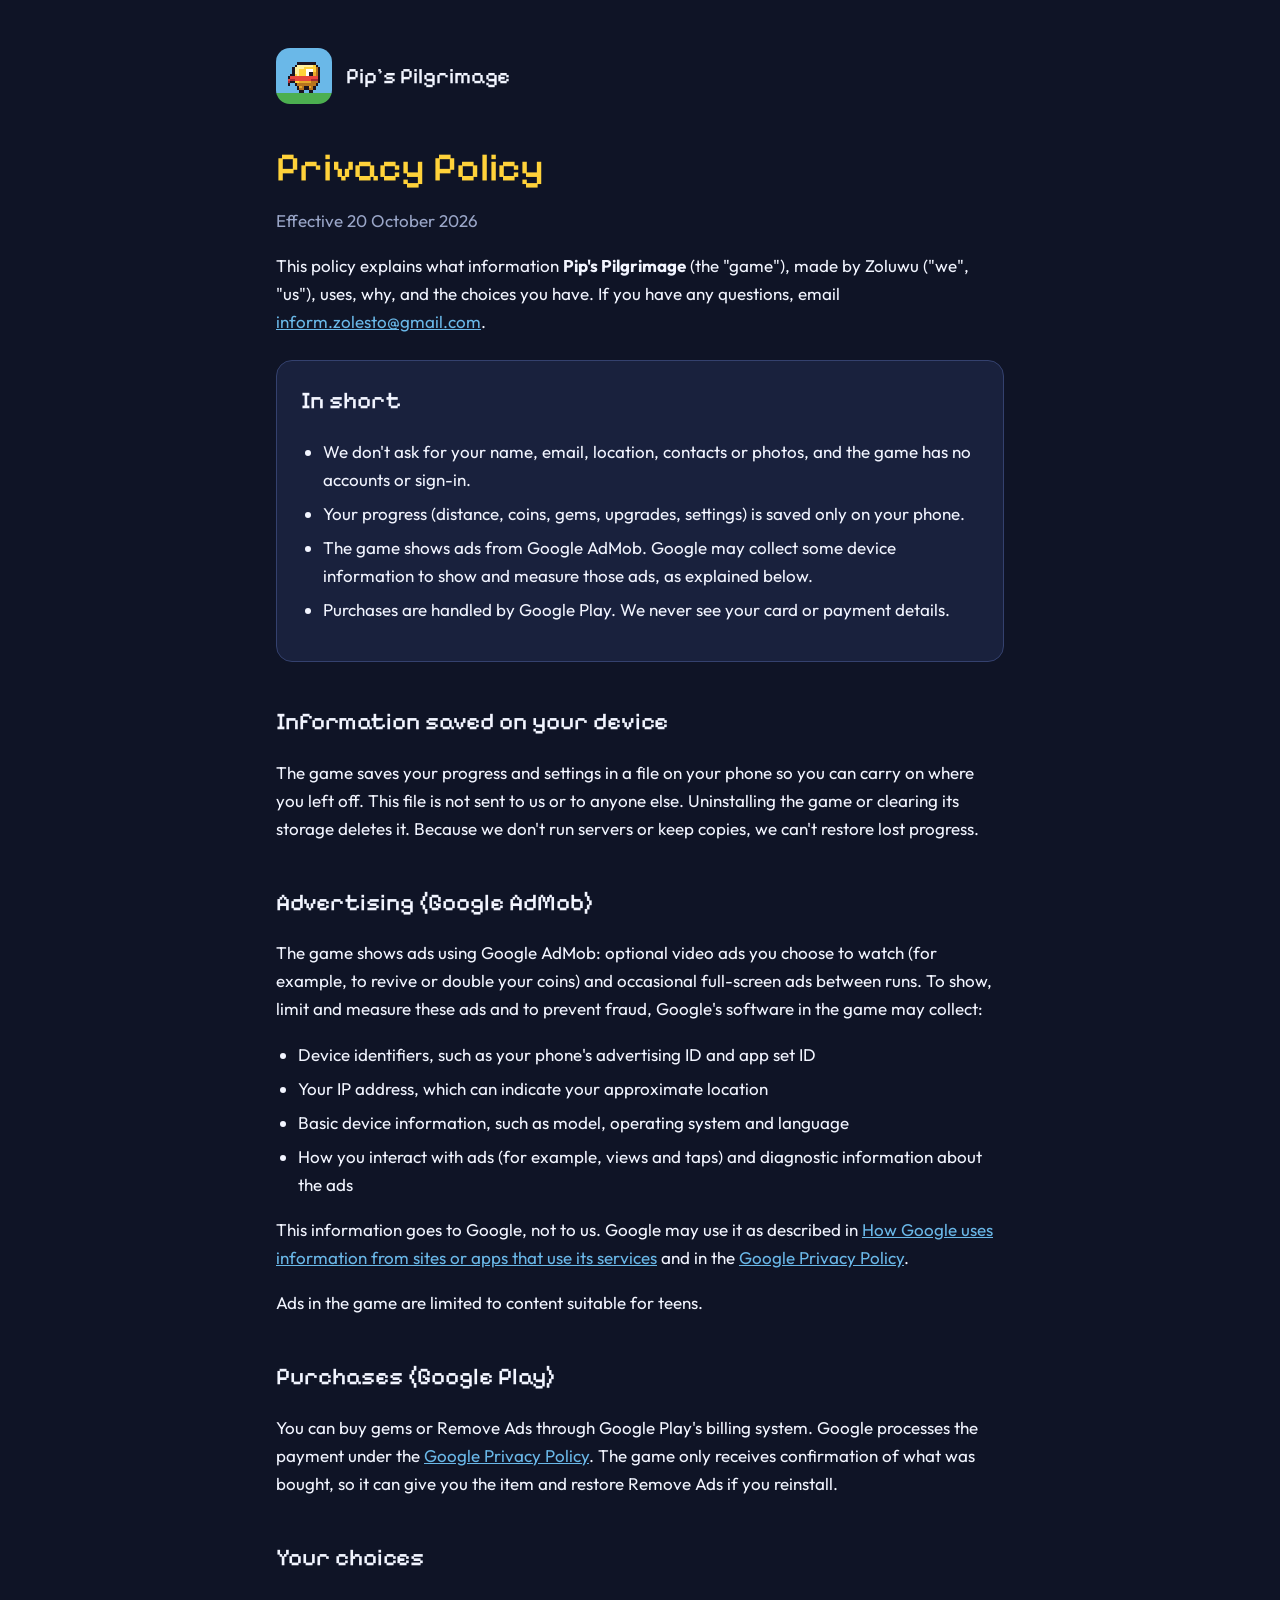
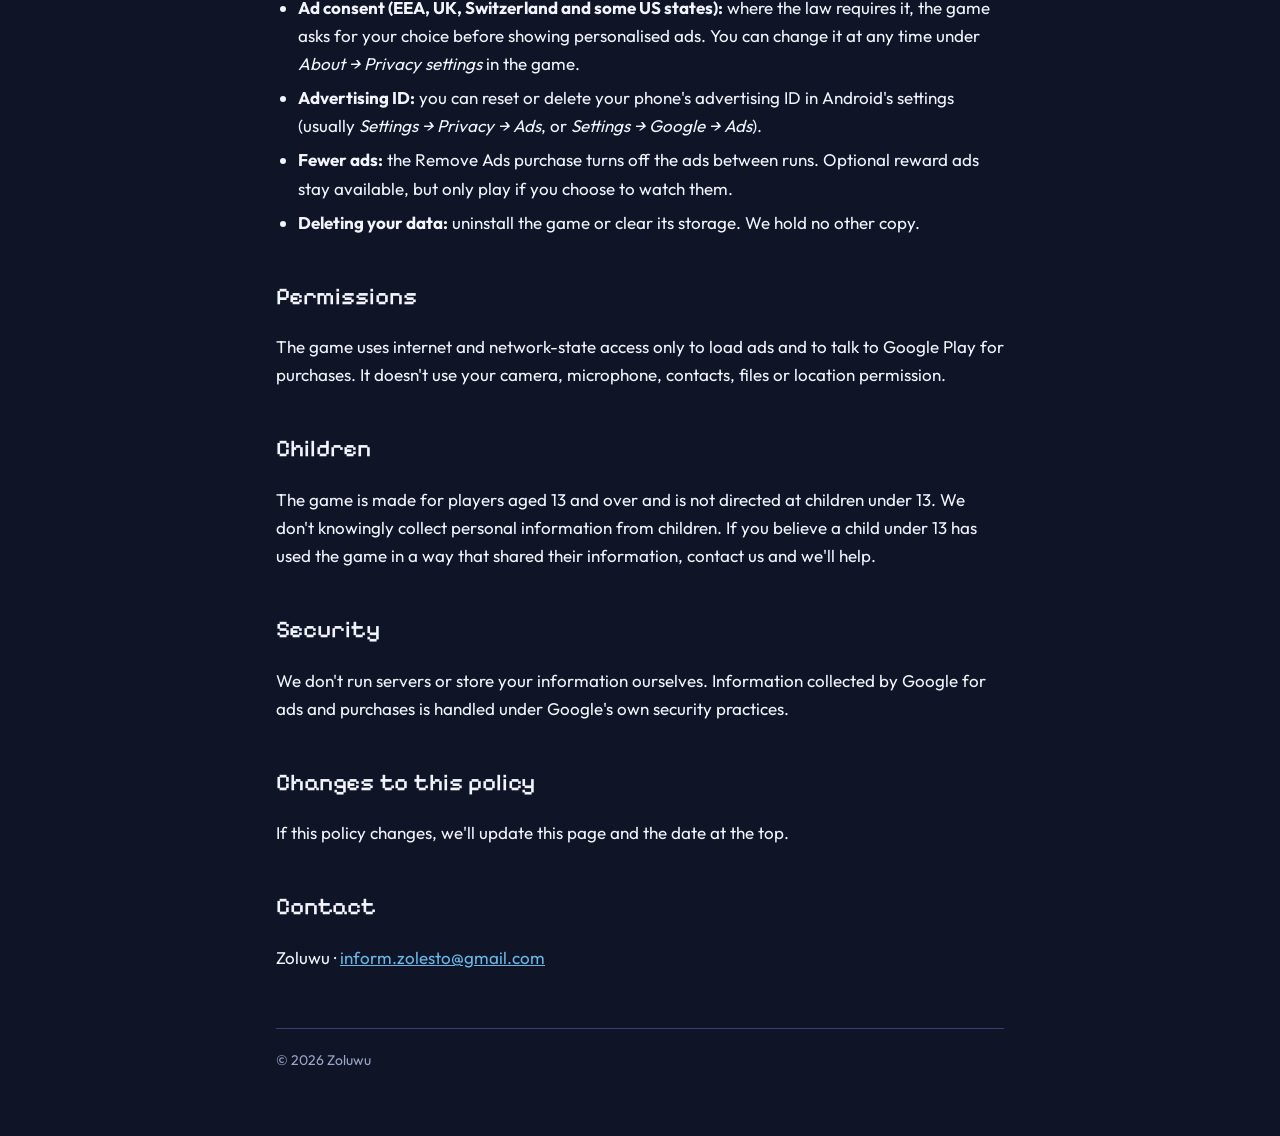
==== pips-pilgrimage/privacy.html @ 7c95ef7f "Add Zoluwu site and Pip's Pilgrimage privacy policy Co-Authored-By: Claude Opus 5.5 <noreply@anthrop" ====
<!doctype html>
<html lang="en">
<head>
<meta charset="utf-8">
<meta name="viewport" content="width=device-width, initial-scale=1">
<title>Pip's Pilgrimage Privacy</title>
<meta name="description" content="Privacy policy for Pip's Pilgrimage, a game by Zoluwu.">
<link rel="icon" href="icon.png">
<link rel="preconnect" href="https://fonts.googleapis.com">
<link rel="preconnect" href="https://fonts.gstatic.com" crossorigin>
<link href="https://fonts.googleapis.com/css2?family=Outfit:wght@400;600&family=Pixelify+Sans:wght@500&display=swap" rel="stylesheet">
<link rel="stylesheet" href="../style.css">
</head>
<body>
<main>
  <a class="brand" href="../index.html"><img src="icon.png" alt="">Pip's Pilgrimage</a>

  <h1>Privacy Policy</h1>
  <p class="muted">Effective 20 October 2026</p>

  <p>This policy explains what information <strong>Pip's Pilgrimage</strong> (the "game"), made by Zoluwu ("we", "us"), uses, why, and the choices you have. If you have any questions, email <a href="mailto:inform.zolesto@gmail.com">inform.zolesto@gmail.com</a>.</p>

  <div class="card">
    <h2>In short</h2>
    <ul>
      <li>We don't ask for your name, email, location, contacts or photos, and the game has no accounts or sign-in.</li>
      <li>Your progress (distance, coins, gems, upgrades, settings) is saved only on your phone.</li>
      <li>The game shows ads from Google AdMob. Google may collect some device information to show and measure those ads, as explained below.</li>
      <li>Purchases are handled by Google Play. We never see your card or payment details.</li>
    </ul>
  </div>

  <h2>Information saved on your device</h2>
  <p>The game saves your progress and settings in a file on your phone so you can carry on where you left off. This file is not sent to us or to anyone else. Uninstalling the game or clearing its storage deletes it. Because we don't run servers or keep copies, we can't restore lost progress.</p>

  <h2>Advertising (Google AdMob)</h2>
  <p>The game shows ads using Google AdMob: optional video ads you choose to watch (for example, to revive or double your coins) and occasional full-screen ads between runs. To show, limit and measure these ads and to prevent fraud, Google's software in the game may collect:</p>
  <ul>
    <li>Device identifiers, such as your phone's advertising ID and app set ID</li>
    <li>Your IP address, which can indicate your approximate location</li>
    <li>Basic device information, such as model, operating system and language</li>
    <li>How you interact with ads (for example, views and taps) and diagnostic information about the ads</li>
  </ul>
  <p>This information goes to Google, not to us. Google may use it as described in <a href="https://policies.google.com/technologies/partner-sites">How Google uses information from sites or apps that use its services</a> and in the <a href="https://policies.google.com/privacy">Google Privacy Policy</a>.</p>
  <p>Ads in the game are limited to content suitable for teens.</p>

  <h2>Purchases (Google Play)</h2>
  <p>You can buy gems or Remove Ads through Google Play's billing system. Google processes the payment under the <a href="https://policies.google.com/privacy">Google Privacy Policy</a>. The game only receives confirmation of what was bought, so it can give you the item and restore Remove Ads if you reinstall.</p>

  <h2>Your choices</h2>
  <ul>
    <li><strong>Ad consent (EEA, UK, Switzerland and some US states):</strong> where the law requires it, the game asks for your choice before showing personalised ads. You can change it at any time under <em>About → Privacy settings</em> in the game.</li>
    <li><strong>Advertising ID:</strong> you can reset or delete your phone's advertising ID in Android's settings (usually <em>Settings → Privacy → Ads</em>, or <em>Settings → Google → Ads</em>).</li>
    <li><strong>Fewer ads:</strong> the Remove Ads purchase turns off the ads between runs. Optional reward ads stay available, but only play if you choose to watch them.</li>
    <li><strong>Deleting your data:</strong> uninstall the game or clear its storage. We hold no other copy.</li>
  </ul>

  <h2>Permissions</h2>
  <p>The game uses internet and network-state access only to load ads and to talk to Google Play for purchases. It doesn't use your camera, microphone, contacts, files or location permission.</p>

  <h2>Children</h2>
  <p>The game is made for players aged 13 and over and is not directed at children under 13. We don't knowingly collect personal information from children. If you believe a child under 13 has used the game in a way that shared their information, contact us and we'll help.</p>

  <h2>Security</h2>
  <p>We don't run servers or store your information ourselves. Information collected by Google for ads and purchases is handled under Google's own security practices.</p>

  <h2>Changes to this policy</h2>
  <p>If this policy changes, we'll update this page and the date at the top.</p>

  <h2>Contact</h2>
  <p>Zoluwu · <a href="mailto:inform.zolesto@gmail.com">inform.zolesto@gmail.com</a></p>

  <footer class="muted">© 2026 Zoluwu</footer>
</main>
</body>
</html>
---- style.css ----
:root {
  --ink: #0f1426;
  --card: #19213d;
  --line: #34416e;
  --text: #f2f5ff;
  --muted: #9aa6c8;
  --gold: #ffd23a;
  --sky: #6ab8e8;
}
* { box-sizing: border-box; }
html { background: var(--ink); }
body {
  margin: 0;
  background: var(--ink);
  color: var(--text);
  font: 17px/1.65 "Outfit", system-ui, sans-serif;
  -webkit-font-smoothing: antialiased;
}
main { max-width: 760px; margin: 0 auto; padding: 48px 16px 64px; }
h1, h2, .brand { font-family: "Pixelify Sans", "Outfit", sans-serif; font-weight: 500; }
h1 { font-size: 40px; line-height: 1.15; margin: 0 0 8px; color: var(--gold); }
h2 { font-size: 24px; margin: 40px 0 8px; color: var(--text); }
p, li { color: var(--text); }
ul { padding-left: 22px; }
li { margin: 6px 0; }
a { color: var(--sky); }
.muted { color: var(--muted); }
.brand { display: flex; align-items: center; gap: 14px; text-decoration: none; color: var(--text); font-size: 22px; margin-bottom: 40px; }
.brand img { width: 56px; height: 56px; border-radius: 14px; image-rendering: pixelated; }
.card { background: var(--card); border: 1px solid var(--line); border-radius: 16px; padding: 20px 24px; margin: 24px 0; }
.card h2 { margin-top: 0; }
.game { display: flex; gap: 20px; align-items: center; }
.game img { width: 96px; height: 96px; border-radius: 22px; image-rendering: pixelated; flex: none; }
.game h2 { margin: 0 0 4px; color: var(--gold); }
.links a { margin-right: 18px; }
footer { margin-top: 56px; padding-top: 20px; border-top: 1px solid var(--line); font-size: 14px; }
@media (max-width: 520px) {
  h1 { font-size: 32px; }
  .game { flex-direction: column; align-items: flex-start; }
}
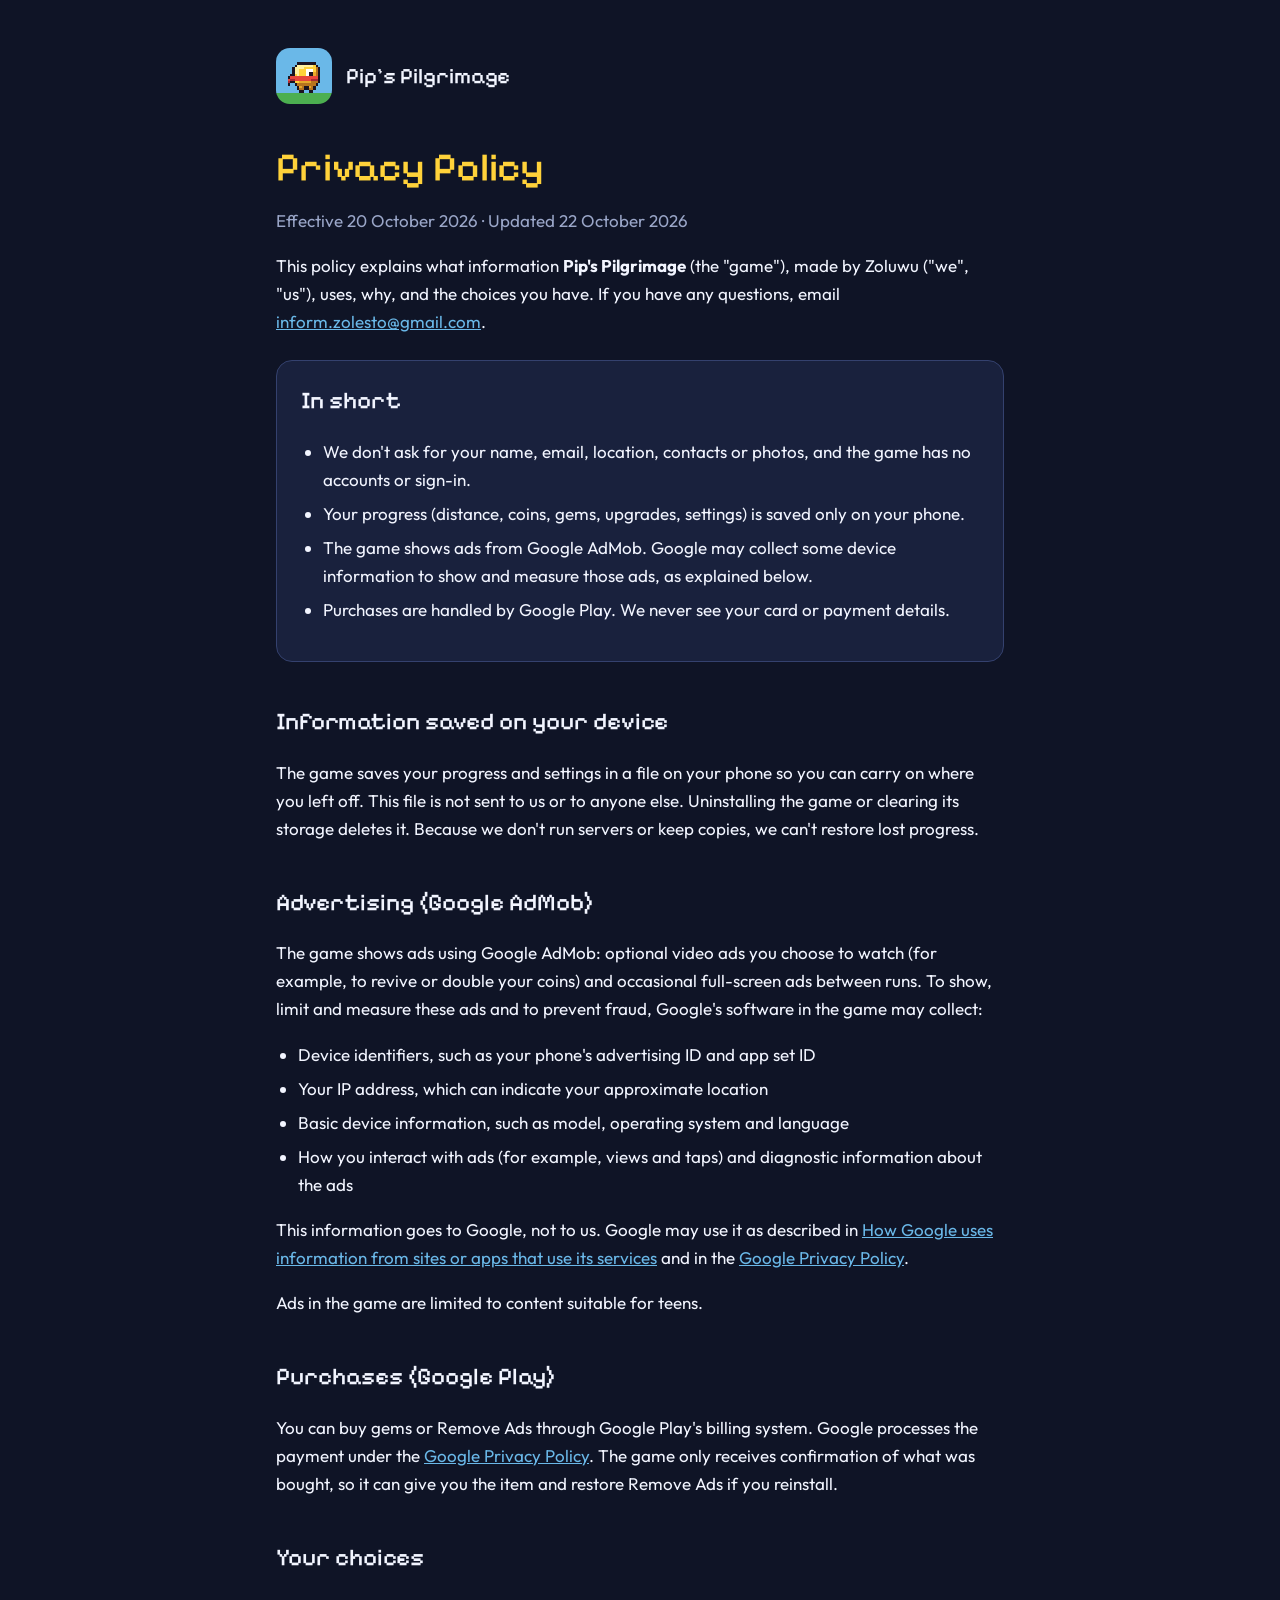
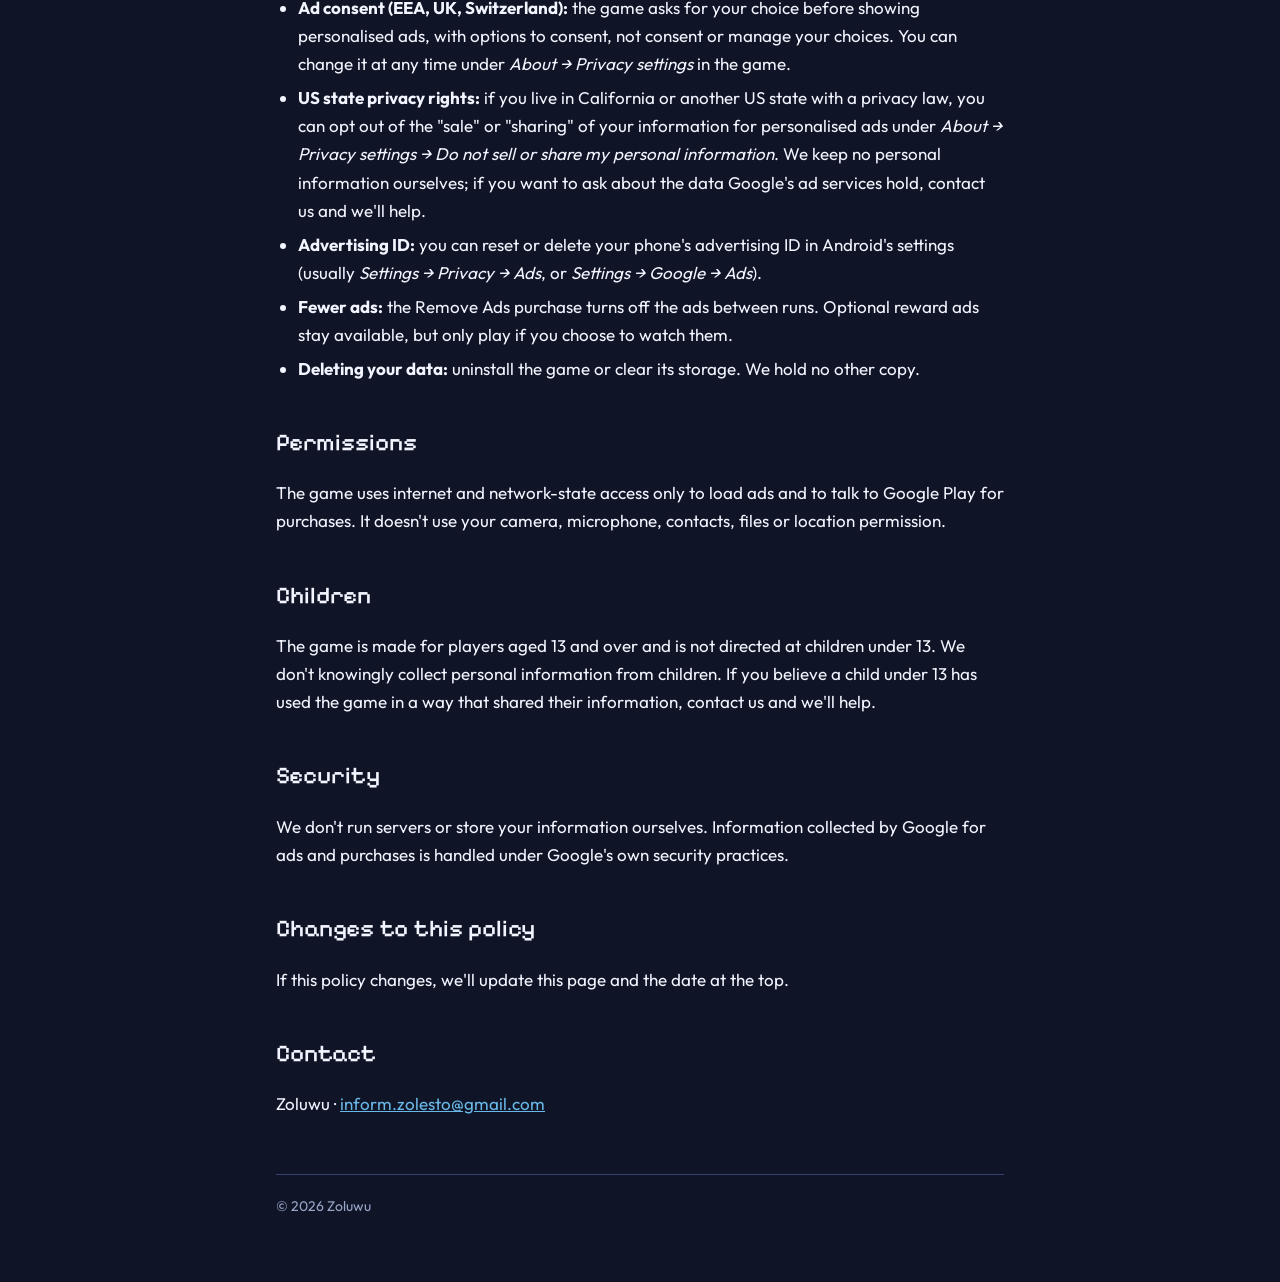
==== commit 6252065f: "Add app-ads.txt for AdMob; add US state privacy rights to the policy app-ads.txt authorises AdMob pu" ====
--- a/pips-pilgrimage/privacy.html
+++ b/pips-pilgrimage/privacy.html
@@ -16,7 +16,7 @@
   <a class="brand" href="../index.html"><img src="icon.png" alt="">Pip's Pilgrimage</a>
 
   <h1>Privacy Policy</h1>
-  <p class="muted">Effective 20 October 2026</p>
+  <p class="muted">Effective 20 October 2026 · Updated 22 October 2026</p>
 
   <p>This policy explains what information <strong>Pip's Pilgrimage</strong> (the "game"), made by Zoluwu ("we", "us"), uses, why, and the choices you have. If you have any questions, email <a href="mailto:inform.zolesto@gmail.com">inform.zolesto@gmail.com</a>.</p>
 
@@ -49,7 +49,8 @@
 
   <h2>Your choices</h2>
   <ul>
-    <li><strong>Ad consent (EEA, UK, Switzerland and some US states):</strong> where the law requires it, the game asks for your choice before showing personalised ads. You can change it at any time under <em>About → Privacy settings</em> in the game.</li>
+    <li><strong>Ad consent (EEA, UK, Switzerland):</strong> the game asks for your choice before showing personalised ads, with options to consent, not consent or manage your choices. You can change it at any time under <em>About → Privacy settings</em> in the game.</li>
+    <li><strong>US state privacy rights:</strong> if you live in California or another US state with a privacy law, you can opt out of the "sale" or "sharing" of your information for personalised ads under <em>About → Privacy settings → Do not sell or share my personal information</em>. We keep no personal information ourselves; if you want to ask about the data Google's ad services hold, contact us and we'll help.</li>
     <li><strong>Advertising ID:</strong> you can reset or delete your phone's advertising ID in Android's settings (usually <em>Settings → Privacy → Ads</em>, or <em>Settings → Google → Ads</em>).</li>
     <li><strong>Fewer ads:</strong> the Remove Ads purchase turns off the ads between runs. Optional reward ads stay available, but only play if you choose to watch them.</li>
     <li><strong>Deleting your data:</strong> uninstall the game or clear its storage. We hold no other copy.</li>
